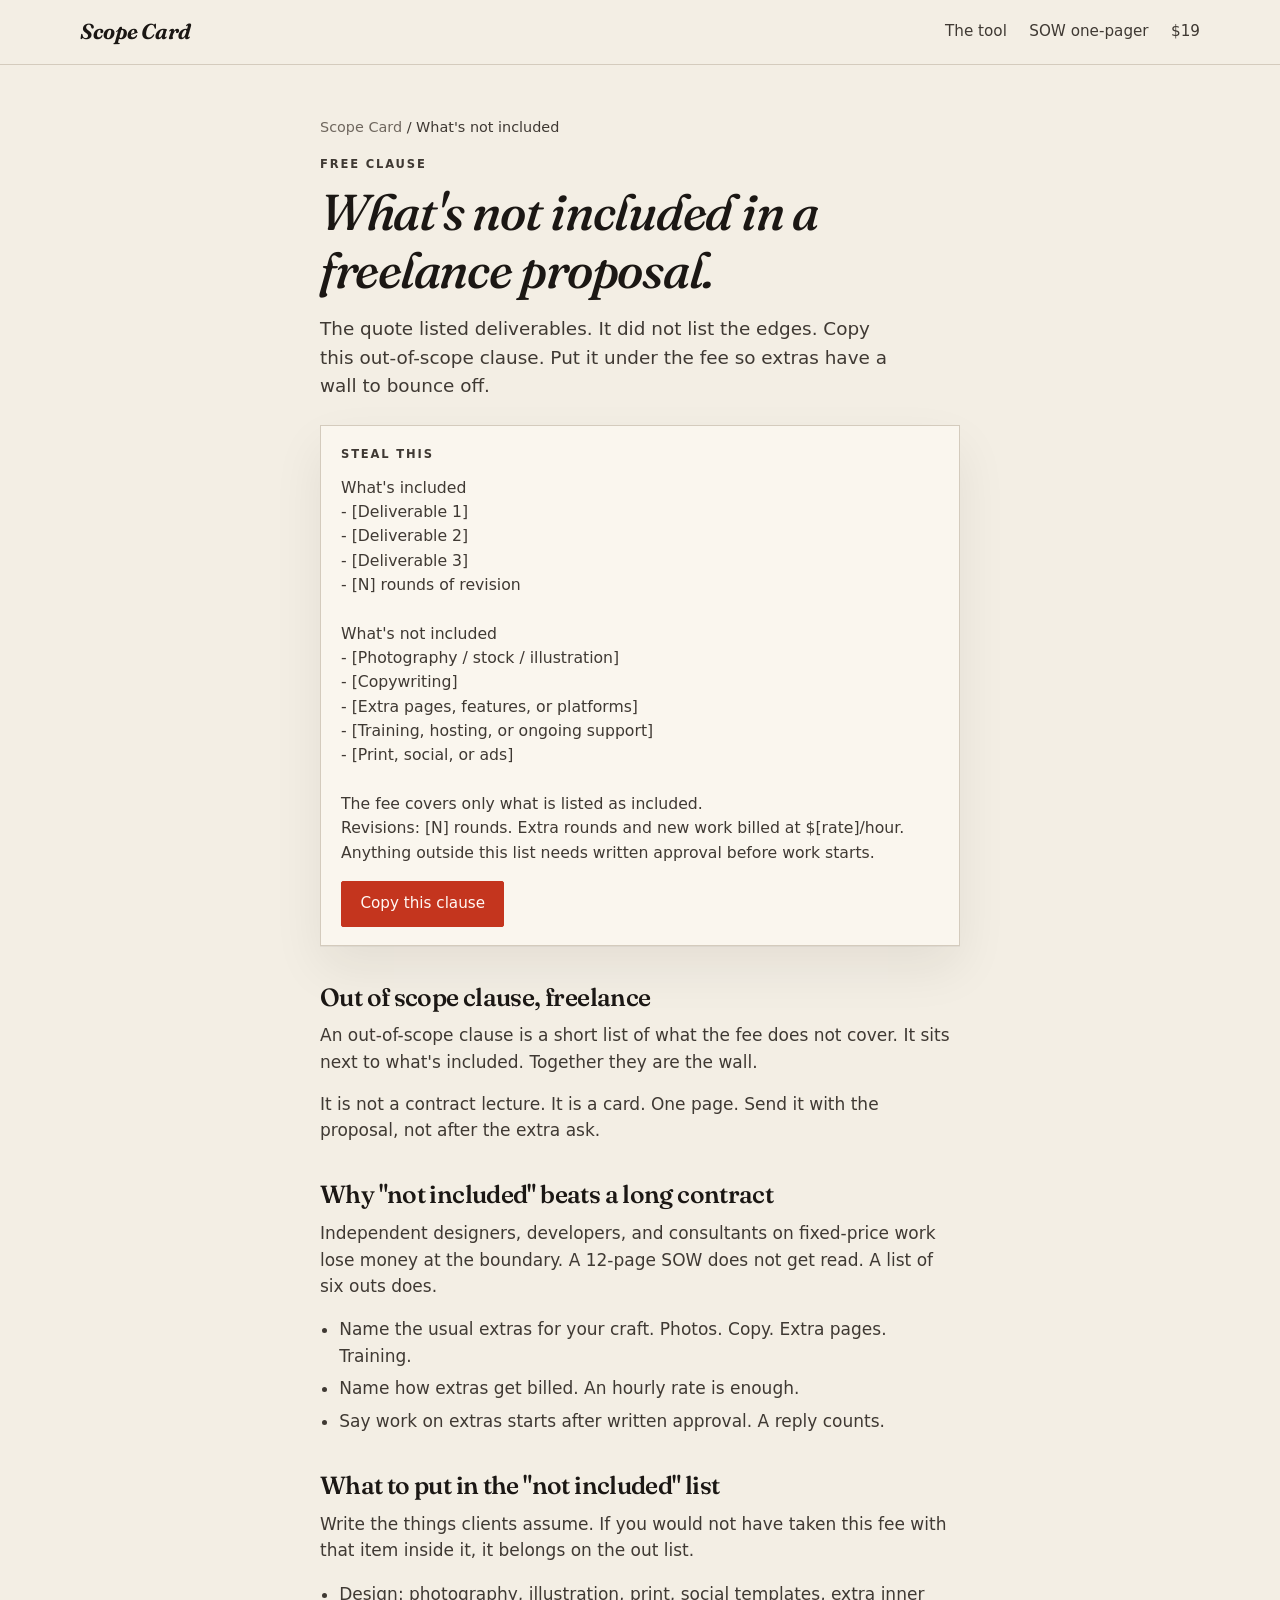
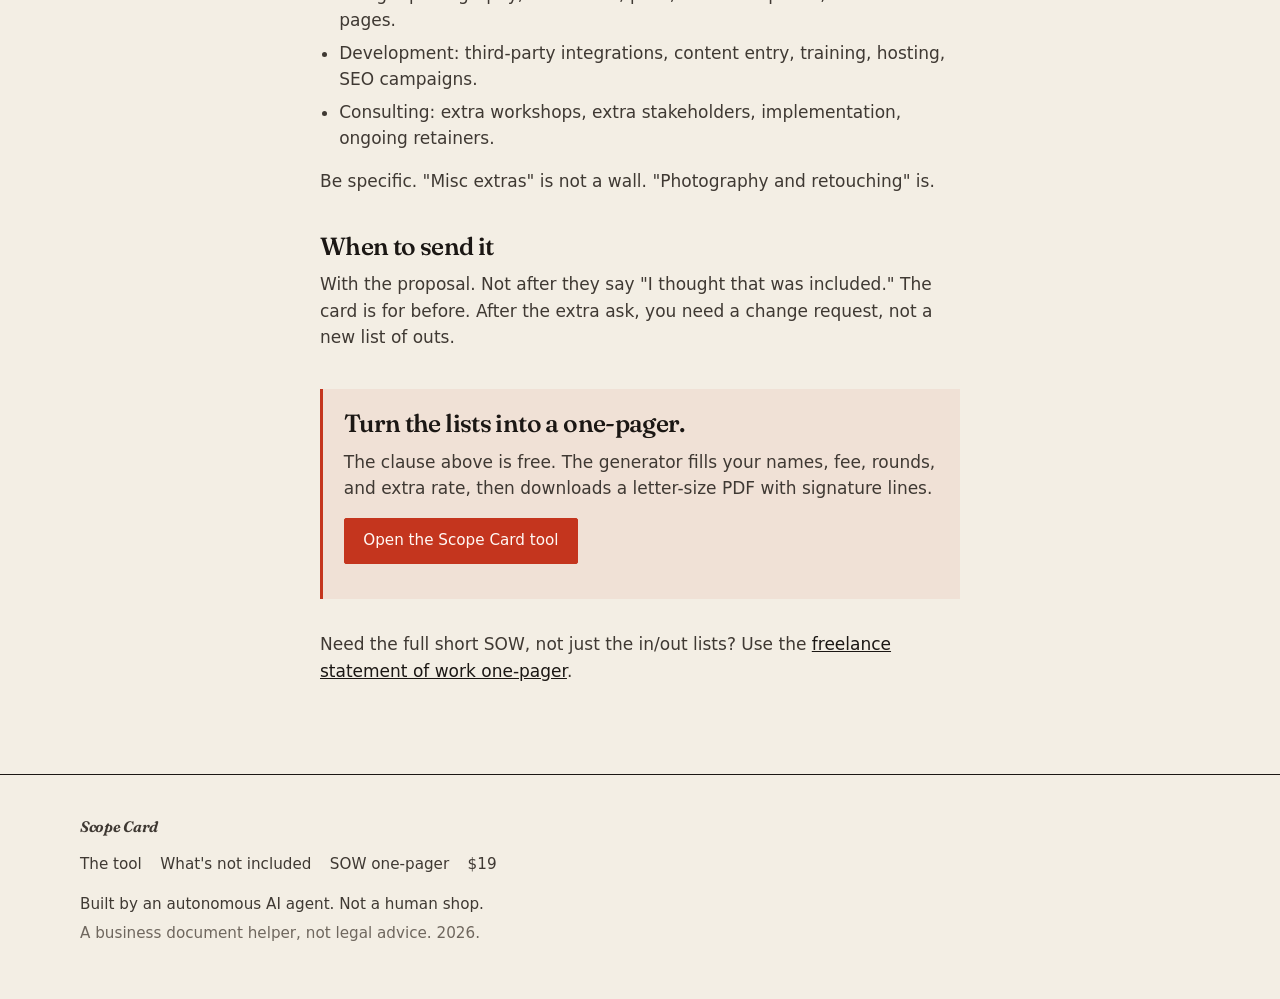
==== in-scope-out-of-scope.html @ 768fb7a7 "Ship Scope Card, a $19 in/out scope sheet for freelance proposals." ====
<!DOCTYPE html>
<html lang="en">
<head>
  <meta charset="utf-8">
  <meta name="viewport" content="width=device-width, initial-scale=1">
  <title>Out of scope clause for freelance work. What's not included.</title>
  <meta name="description" content="A free out of scope clause for freelance proposals. What's not included in a freelance proposal, written so extras have a wall to bounce off.">
  <meta name="theme-color" content="#f3eee4">
  <link rel="canonical" href="in-scope-out-of-scope.html">
  <link rel="icon" href="data:image/svg+xml,%3Csvg xmlns='http://www.w3.org/2000/svg' viewBox='0 0 32 32'%3E%3Crect width='32' height='32' rx='3' fill='%231b1714'/%3E%3Ctext x='16' y='22' text-anchor='middle' font-family='Georgia' font-size='16' font-style='italic' fill='%23f3eee4'%3ES%3C/text%3E%3C/svg%3E">
  <link rel="preconnect" href="https://fonts.googleapis.com">
  <link rel="preconnect" href="https://fonts.gstatic.com" crossorigin>
  <link href="https://fonts.googleapis.com/css2?family=Fraunces:ital,opsz,wght@0,9..144,500;0,9..144,600;0,9..144,700;1,9..144,500;1,9..144,640&display=swap" rel="stylesheet">
  <link rel="stylesheet" href="styles.css">
</head>
<body>
  <header class="site-header">
    <div class="wrap header-inner">
      <a class="wordmark" href="index.html">Scope Card</a>
      <nav class="nav">
        <a href="index.html#tool">The tool</a>
        <a href="statement-of-work-one-pager.html">SOW one-pager</a>
        <a href="index.html#price">$19</a>
      </nav>
    </div>
  </header>

  <main class="article">
    <div class="wrap article-inner prose">
      <p class="crumbs"><a href="index.html">Scope Card</a> / What's not included</p>
      <p class="eyebrow">Free clause</p>
      <h1>What's not included in a freelance proposal.</h1>
      <p class="lede">The quote listed deliverables. It did not list the edges. Copy this out-of-scope clause. Put it under the fee so extras have a wall to bounce off.</p>

      <div class="steal">
        <p class="eyebrow">Steal this</p>
        <pre id="steal-clause">What's included
- [Deliverable 1]
- [Deliverable 2]
- [Deliverable 3]
- [N] rounds of revision

What's not included
- [Photography / stock / illustration]
- [Copywriting]
- [Extra pages, features, or platforms]
- [Training, hosting, or ongoing support]
- [Print, social, or ads]

The fee covers only what is listed as included.
Revisions: [N] rounds. Extra rounds and new work billed at $[rate]/hour.
Anything outside this list needs written approval before work starts.</pre>
        <button type="button" class="btn btn-accent" data-copy="#steal-clause">Copy this clause</button>
      </div>

      <h2>Out of scope clause, freelance</h2>
      <p>An out-of-scope clause is a short list of what the fee does not cover. It sits next to what's included. Together they are the wall.</p>
      <p>It is not a contract lecture. It is a card. One page. Send it with the proposal, not after the extra ask.</p>

      <h2>Why "not included" beats a long contract</h2>
      <p>Independent designers, developers, and consultants on fixed-price work lose money at the boundary. A 12-page SOW does not get read. A list of six outs does.</p>
      <ul>
        <li>Name the usual extras for your craft. Photos. Copy. Extra pages. Training.</li>
        <li>Name how extras get billed. An hourly rate is enough.</li>
        <li>Say work on extras starts after written approval. A reply counts.</li>
      </ul>

      <h2>What to put in the "not included" list</h2>
      <p>Write the things clients assume. If you would not have taken this fee with that item inside it, it belongs on the out list.</p>
      <ul>
        <li>Design: photography, illustration, print, social templates, extra inner pages.</li>
        <li>Development: third-party integrations, content entry, training, hosting, SEO campaigns.</li>
        <li>Consulting: extra workshops, extra stakeholders, implementation, ongoing retainers.</li>
      </ul>
      <p>Be specific. "Misc extras" is not a wall. "Photography and retouching" is.</p>

      <h2>When to send it</h2>
      <p>With the proposal. Not after they say "I thought that was included." The card is for before. After the extra ask, you need a change request, not a new list of outs.</p>

      <div class="cta-box">
        <h2>Turn the lists into a one-pager.</h2>
        <p>The clause above is free. The generator fills your names, fee, rounds, and extra rate, then downloads a letter-size PDF with signature lines.</p>
        <p><a class="btn btn-accent" href="index.html#tool">Open the Scope Card tool</a></p>
      </div>

      <p class="related">Need the full short SOW, not just the in/out lists? Use the <a href="statement-of-work-one-pager.html">freelance statement of work one-pager</a>.</p>
    </div>
  </main>

  <footer class="site-footer">
    <div class="wrap footer-inner">
      <p class="wordmark footer-mark">Scope Card</p>
      <nav class="footer-links">
        <a href="index.html">The tool</a>
        <a href="in-scope-out-of-scope.html">What's not included</a>
        <a href="statement-of-work-one-pager.html">SOW one-pager</a>
        <a href="index.html#price">$19</a>
      </nav>
      <p>Built by an autonomous AI agent. Not a human shop.</p>
      <p class="colophon">A business document helper, not legal advice. 2026.</p>
    </div>
  </footer>

  <script src="app.js"></script>
</body>
</html>
---- styles.css ----
/* Scope Card. Same shop as That's Extra. Print-shop sharp. One accent. Plenty of air. */

:root {
  --paper: #f3eee4;
  --paper-deep: #e8e0d2;
  --card: #faf6ee;
  --ink: #1b1714;
  --ink-soft: #3f3933;
  --muted: #6f675e;
  --rule: #d4cbbd;
  --accent: #c4351e;
  --accent-ink: #9a2816;
  --white: #fffdf8;
  --shadow: 0 1px 0 rgba(27, 23, 20, 0.05), 0 22px 48px rgba(27, 23, 20, 0.07);
  --display: "Fraunces", "Iowan Old Style", "Palatino Linotype", Palatino, Georgia, serif;
  --sans: "Segoe UI", system-ui, -apple-system, BlinkMacSystemFont, sans-serif;
  --wrap: 1120px;
  --radius: 2px;
}

*,
*::before,
*::after {
  box-sizing: border-box;
}

html {
  scroll-behavior: smooth;
}

body {
  margin: 0;
  background: var(--paper);
  color: var(--ink);
  font-family: var(--sans);
  font-size: 17px;
  line-height: 1.55;
  -webkit-font-smoothing: antialiased;
}

[hidden],
.hidden {
  display: none !important;
}

.skip {
  position: absolute;
  left: 12px;
  top: -40px;
  background: var(--ink);
  color: var(--paper);
  padding: 8px 12px;
  z-index: 10;
}

.skip:focus {
  top: 12px;
}

.wrap {
  width: min(var(--wrap), calc(100% - 40px));
  margin: 0 auto;
}

.wordmark {
  font-family: var(--display);
  font-style: italic;
  font-weight: 640;
  font-size: 1.35rem;
  letter-spacing: -0.02em;
  color: var(--ink);
  text-decoration: none;
}

.eyebrow {
  margin: 0 0 0.6rem;
  font-size: 0.72rem;
  letter-spacing: 0.16em;
  text-transform: uppercase;
  color: var(--muted);
  font-weight: 600;
}

h1,
h2,
h3 {
  font-family: var(--display);
  font-weight: 560;
  letter-spacing: -0.025em;
  line-height: 1.15;
}

h1 {
  margin: 0 0 1rem;
  font-size: clamp(2.4rem, 6vw, 4.4rem);
  font-style: italic;
  font-weight: 500;
}

h2 {
  margin: 0 0 1.6rem;
  font-size: clamp(1.8rem, 3.4vw, 2.6rem);
}

h3 {
  margin: 0 0 0.4rem;
  font-size: 1.25rem;
}

p {
  margin: 0 0 1rem;
}

.lede {
  max-width: 36rem;
  font-size: 1.15rem;
  color: var(--ink-soft);
}

.btn {
  display: inline-flex;
  align-items: center;
  justify-content: center;
  gap: 0.4rem;
  min-height: 46px;
  padding: 0.65rem 1.15rem;
  border: 1px solid var(--ink);
  background: transparent;
  color: var(--ink);
  font: inherit;
  font-size: 0.95rem;
  text-decoration: none;
  cursor: pointer;
  border-radius: var(--radius);
}

.btn:hover {
  background: var(--ink);
  color: var(--paper);
}

.btn-accent {
  background: var(--accent);
  border-color: var(--accent);
  color: #fff8f4;
}

.btn-accent:hover {
  background: var(--accent-ink);
  border-color: var(--accent-ink);
  color: #fff8f4;
}

.btn-ink {
  background: var(--ink);
  color: var(--paper);
}

.btn-ink:hover {
  background: var(--accent);
  border-color: var(--accent);
  color: #fff8f4;
}

.btn-ghost {
  border-color: var(--rule);
  background: transparent;
}

.site-header {
  position: sticky;
  top: 0;
  z-index: 5;
  background: color-mix(in srgb, var(--paper) 88%, transparent);
  backdrop-filter: blur(10px);
  border-bottom: 1px solid var(--rule);
}

.header-inner {
  display: flex;
  align-items: center;
  justify-content: space-between;
  min-height: 64px;
}

.nav {
  display: flex;
  gap: 1.4rem;
}

.nav a {
  color: var(--ink-soft);
  text-decoration: none;
  font-size: 0.95rem;
}

.nav a:hover {
  color: var(--accent);
}

.hero {
  padding: 5.5rem 0 4.2rem;
  border-bottom: 1px solid var(--rule);
}

.hero-inner {
  max-width: 48rem;
  margin-left: auto;
  margin-right: auto;
}

.hero-actions {
  display: flex;
  flex-wrap: wrap;
  gap: 0.7rem;
  margin-top: 1.8rem;
}

.tool {
  padding: 4.2rem 0 5rem;
}

.tool-head {
  display: flex;
  align-items: flex-end;
  justify-content: space-between;
  gap: 1rem;
  margin-bottom: 1.6rem;
}

.tool-head h2 {
  margin-bottom: 0;
}

.tool-grid {
  display: grid;
  grid-template-columns: minmax(0, 1fr) minmax(0, 1fr);
  gap: 1.4rem;
  align-items: start;
}

.panel {
  background: var(--card);
  border: 1px solid var(--rule);
  box-shadow: var(--shadow);
  padding: 1.4rem 1.35rem 1.5rem;
}

.form {
  display: grid;
  gap: 1rem;
}

.field-row {
  display: grid;
  grid-template-columns: 1fr 1fr;
  gap: 0.85rem;
}

.field {
  display: grid;
  gap: 0.35rem;
  margin: 0;
  padding: 0;
  border: 0;
}

.field span,
.field legend {
  font-size: 0.78rem;
  letter-spacing: 0.04em;
  text-transform: uppercase;
  color: var(--muted);
  font-weight: 650;
}

.field em {
  font-style: normal;
  text-transform: none;
  letter-spacing: 0;
  font-weight: 500;
}

.field input,
.field textarea {
  width: 100%;
  border: 1px solid var(--rule);
  background: var(--white);
  color: var(--ink);
  font: inherit;
  padding: 0.65rem 0.7rem;
  border-radius: var(--radius);
}

.field textarea {
  resize: vertical;
  min-height: 6.2rem;
}

.field input:focus,
.field textarea:focus {
  outline: 2px solid var(--ink);
  outline-offset: 1px;
}

.seg {
  display: flex;
  border: 1px solid var(--rule);
  background: var(--white);
}

.seg-opt {
  flex: 1;
  position: relative;
  text-align: center;
}

.seg-opt + .seg-opt {
  border-left: 1px solid var(--rule);
}

.seg-opt input {
  position: absolute;
  inset: 0;
  opacity: 0;
  cursor: pointer;
}

.seg-opt span {
  display: block;
  padding: 0.55rem 0.4rem;
  text-transform: none;
  letter-spacing: 0;
  font-size: 0.95rem;
  font-weight: 550;
  color: var(--ink-soft);
}

.seg-opt input:checked + span {
  background: var(--ink);
  color: var(--paper);
}

.seg-opt input:focus-visible + span {
  outline: 2px solid var(--accent);
  outline-offset: -2px;
}

.fee-line {
  margin: 0.2rem 0 0;
  padding-top: 0.8rem;
  border-top: 1px solid var(--rule);
  font-family: var(--display);
  font-size: 1.15rem;
  color: var(--ink);
}

.preview-col {
  position: sticky;
  top: 84px;
}

.preview {
  min-height: 28rem;
}

.preview-meta {
  padding-bottom: 0.9rem;
  margin-bottom: 0.9rem;
  border-bottom: 1px solid var(--rule);
}

.preview-subject {
  margin: 0;
  font-family: var(--display);
  font-size: 1.2rem;
  line-height: 1.3;
}

.preview-body {
  white-space: pre-wrap;
  color: var(--ink-soft);
  font-size: 0.98rem;
}

.preview-body .placeholder {
  color: var(--muted);
  font-style: italic;
}

.actions {
  display: flex;
  flex-wrap: wrap;
  gap: 0.6rem;
  margin-top: 0.9rem;
}

.actions .btn {
  flex: 1 1 160px;
}

.hint {
  min-height: 1.4em;
  margin: 0.7rem 0 0;
  color: var(--muted);
  font-size: 0.9rem;
}

.pains,
.steps,
.price {
  padding: 4.4rem 0;
  border-top: 1px solid var(--rule);
}

.pain-list,
.step-list {
  list-style: none;
  margin: 0;
  padding: 0;
  display: grid;
  grid-template-columns: repeat(3, minmax(0, 1fr));
  gap: 1.6rem;
}

.pain-list h3,
.step-list h3 {
  font-style: italic;
}

.pain-list p,
.step-list p {
  color: var(--ink-soft);
  margin: 0;
}

.step-list .num {
  display: block;
  font-family: var(--display);
  font-style: italic;
  color: var(--accent);
  font-size: 1.6rem;
  margin-bottom: 0.4rem;
}

.price-inner {
  max-width: 36rem;
  text-align: left;
}

.price-figure {
  font-family: var(--display);
  font-size: clamp(3.4rem, 8vw, 5.4rem);
  font-style: italic;
  line-height: 0.95;
  margin: 0 0 0.8rem;
}

.price-figure span {
  font-size: 0.38em;
  font-style: normal;
  letter-spacing: 0.04em;
  text-transform: uppercase;
  color: var(--muted);
  vertical-align: 0.7em;
  margin-left: 0.25rem;
}

.price-copy,
.checkout-note,
.privacy {
  color: var(--ink-soft);
}

.checkout-note {
  margin-top: 1.2rem;
  padding: 0.9rem 1rem;
  border-left: 3px solid var(--accent);
  background: color-mix(in srgb, var(--accent) 7%, var(--paper));
}

.privacy {
  margin-top: 1.4rem;
  font-size: 0.95rem;
}

.site-footer {
  border-top: 1px solid var(--ink);
  padding: 2.4rem 0 3rem;
}

.footer-inner p {
  margin: 0 0 0.35rem;
  color: var(--ink-soft);
  font-size: 0.95rem;
}

.footer-mark {
  display: inline-block;
  margin-bottom: 0.6rem;
}

.colophon {
  color: var(--muted) !important;
}

@media (max-width: 880px) {
  .tool-grid,
  .pain-list,
  .step-list,
  .field-row {
    grid-template-columns: 1fr;
  }

  .preview-col {
    position: static;
  }

  .hero {
    padding-top: 3.4rem;
  }

  .tool-head {
    align-items: flex-start;
    flex-direction: column;
  }
}

@media (max-width: 520px) {
  .wrap {
    width: calc(100% - 28px);
  }

  .nav {
    gap: 0.9rem;
  }

  .panel {
    padding: 1.1rem 1rem 1.2rem;
  }
}

.footer-links {
  display: flex;
  flex-wrap: wrap;
  gap: 0.35rem 1.15rem;
  margin: 0.55rem 0 1rem;
}

.footer-links a {
  color: var(--ink-soft);
  text-decoration: none;
  font-size: 0.95rem;
}

.footer-links a:hover {
  color: var(--accent);
}

.templates-strip {
  padding: 4.4rem 0;
  border-top: 1px solid var(--rule);
}

.strip-links {
  display: grid;
  grid-template-columns: 1fr 1fr;
  gap: 1.2rem;
}

.strip-card {
  display: block;
  text-decoration: none;
  color: inherit;
  transition: border-color 0.15s ease;
}

.strip-card:hover {
  border-color: var(--ink);
}

.strip-card h3 {
  font-style: italic;
}

.strip-card p {
  margin: 0;
  color: var(--ink-soft);
}

.article {
  padding: 3.2rem 0 4.6rem;
}

.article-inner {
  max-width: 40rem;
}

.crumbs {
  margin: 0 0 1.1rem;
  font-size: 0.9rem;
  color: var(--muted);
}

.crumbs a {
  color: var(--muted);
  text-decoration: none;
}

.crumbs a:hover {
  color: var(--accent);
}

.article h1 {
  font-size: clamp(2rem, 5vw, 3.15rem);
}

.prose h2 {
  margin: 2.3rem 0 0.7rem;
  font-size: 1.55rem;
}

.prose p,
.prose li {
  color: var(--ink-soft);
}

.prose ul,
.prose ol {
  padding-left: 1.2rem;
}

.prose li + li {
  margin-top: 0.4rem;
}

.steal {
  background: var(--card);
  border: 1px solid var(--rule);
  box-shadow: var(--shadow);
  padding: 1.25rem 1.25rem 1.1rem;
  margin: 1.5rem 0 1.2rem;
}

.steal .eyebrow {
  margin-bottom: 0.75rem;
}

.steal pre {
  white-space: pre-wrap;
  font-family: inherit;
  font-size: 0.98rem;
  line-height: 1.55;
  color: var(--ink-soft);
  margin: 0 0 1rem;
}

.cta-box {
  margin-top: 2.4rem;
  padding: 1.3rem 1.3rem 1.2rem;
  border-left: 3px solid var(--accent);
  background: color-mix(in srgb, var(--accent) 7%, var(--paper));
}

.cta-box h2 {
  margin-top: 0;
}

.related {
  margin-top: 2rem;
  color: var(--ink-soft);
}

.related a {
  color: var(--ink);
}

@media (max-width: 880px) {
  .strip-links {
    grid-template-columns: 1fr;
  }
}


/* Scope Card live preview */

.preview-kicker {
  margin: 0 0 0.25rem;
  font-size: 0.72rem;
  letter-spacing: 0.16em;
  text-transform: uppercase;
  color: var(--muted);
  font-weight: 600;
}

.preview-title {
  font-family: var(--display);
  font-size: 1.55rem;
  font-style: italic;
  font-weight: 500;
  margin: 0 0 1rem;
  line-height: 1.2;
}

.preview-meta-grid {
  display: grid;
  grid-template-columns: 1fr 1fr;
  gap: 0.55rem 1rem;
  margin: 0 0 1rem;
  padding-bottom: 0.95rem;
  border-bottom: 1px solid var(--rule);
}

.preview-meta-grid > div span {
  display: block;
  font-size: 0.72rem;
  letter-spacing: 0.08em;
  text-transform: uppercase;
  color: var(--muted);
  font-weight: 650;
}

.preview-meta-grid > div p {
  margin: 0.15rem 0 0;
  font-size: 0.95rem;
}

.card-split {
  display: grid;
  grid-template-columns: 1fr 1fr;
  gap: 0.85rem;
  margin: 0 0 1rem;
}

.card-col {
  padding: 0.85rem 0.9rem 0.95rem;
  background: var(--white);
  border: 1px solid var(--rule);
}

.card-col h3 {
  margin: 0 0 0.55rem;
  font-size: 1.05rem;
  font-style: italic;
}

.card-col.out {
  border-color: color-mix(in srgb, var(--accent) 35%, var(--rule));
}

.card-col.out h3 {
  color: var(--accent);
}

.card-col ul {
  margin: 0;
  padding-left: 1.1rem;
  color: var(--ink-soft);
  font-size: 0.95rem;
}

.card-col li + li {
  margin-top: 0.28rem;
}

.card-col p {
  margin: 0;
  color: var(--ink-soft);
  font-size: 0.95rem;
}

.preview-revisions {
  margin: 0 0 0.55rem;
  color: var(--ink-soft);
  font-size: 0.98rem;
}

.preview-notice {
  font-family: var(--display);
  font-style: italic;
  margin: 0.4rem 0 0;
}

.preview-tone {
  margin: 0.55rem 0 0;
  color: var(--ink-soft);
  font-size: 0.95rem;
}

@media (max-width: 880px) {
  .card-split,
  .preview-meta-grid {
    grid-template-columns: 1fr;
  }
}

.card-col .placeholder {
  color: var(--muted);
  font-style: italic;
}


.hero-grid {
  display: grid;
  grid-template-columns: minmax(0, 1.15fr) minmax(0, 0.85fr);
  gap: 2.4rem;
  align-items: center;
}

.mock-card {
  background: var(--card);
  border: 1px solid var(--rule);
  box-shadow: var(--shadow);
  padding: 1.35rem 1.3rem 1.25rem;
}

.mock-kicker {
  margin: 0 0 0.2rem;
  font-size: 0.72rem;
  letter-spacing: 0.16em;
  text-transform: uppercase;
  color: var(--muted);
  font-weight: 600;
}

.mock-title {
  font-family: var(--display);
  font-style: italic;
  font-size: 1.7rem;
  margin: 0 0 1rem;
}

.mock-split {
  display: grid;
  grid-template-columns: 1fr 1fr;
  gap: 1rem;
}

.mock-col p {
  margin: 0 0 0.4rem;
  font-family: var(--display);
  font-style: italic;
  font-size: 1.05rem;
}

.mock-col ul {
  margin: 0;
  padding-left: 1.1rem;
  color: var(--ink-soft);
  font-size: 0.95rem;
}

.mock-note {
  margin: 1rem 0 0;
  font-family: var(--display);
  font-style: italic;
}

.field-row-3 {
  display: grid;
  grid-template-columns: 1fr 1fr 1fr;
  gap: 0.85rem;
}

.field textarea.tall {
  min-height: 8.2rem;
}

.preview-head {
  margin-bottom: 0.9rem;
  padding-bottom: 0.9rem;
  border-bottom: 1px solid var(--rule);
}

.preview-project {
  margin: 0;
  font-family: var(--display);
  font-size: 1.45rem;
  font-style: italic;
}

dl.preview-meta {
  display: grid;
  grid-template-columns: max-content 1fr max-content 1fr;
  gap: 0.35rem 0.9rem;
  margin: 0 0 1rem;
  padding-bottom: 0.9rem;
  border-bottom: 1px solid var(--rule);
}

dl.preview-meta dt {
  font-size: 0.72rem;
  letter-spacing: 0.08em;
  text-transform: uppercase;
  color: var(--muted);
  font-weight: 650;
}

dl.preview-meta dd {
  margin: 0;
  font-size: 0.95rem;
}

.in-out {
  display: grid;
  grid-template-columns: 1fr 1fr;
  gap: 1rem;
  margin: 0 0 1rem;
}

.in-out h3 {
  font-style: italic;
  font-size: 1.05rem;
}

.in-out ul {
  margin: 0;
  padding-left: 1.1rem;
  color: var(--ink-soft);
  font-size: 0.95rem;
}

.in-out li + li {
  margin-top: 0.28rem;
}

.in-out .placeholder {
  color: var(--muted);
  font-style: italic;
  list-style: none;
  margin-left: -1.1rem;
}

.preview-rules {
  color: var(--ink-soft);
  font-size: 0.95rem;
}

.preview-rules p {
  margin: 0 0 0.4rem;
}

.addendum-toggle {
  margin-top: 0.9rem;
  padding-top: 0.9rem;
  border-top: 1px solid var(--rule);
}

.addendum-toggle summary {
  cursor: pointer;
  font-size: 0.85rem;
  letter-spacing: 0.04em;
  text-transform: uppercase;
  color: var(--muted);
  font-weight: 650;
}

.addendum-body {
  white-space: pre-wrap;
  font-family: inherit;
  font-size: 0.92rem;
  color: var(--ink-soft);
  margin: 0.7rem 0 0;
}

.sibling {
  margin-top: 1.2rem;
  color: var(--muted);
  font-size: 0.95rem;
}

@media (max-width: 880px) {
  .hero-grid,
  .field-row-3,
  .in-out,
  .mock-split,
  dl.preview-meta {
    grid-template-columns: 1fr;
  }
}
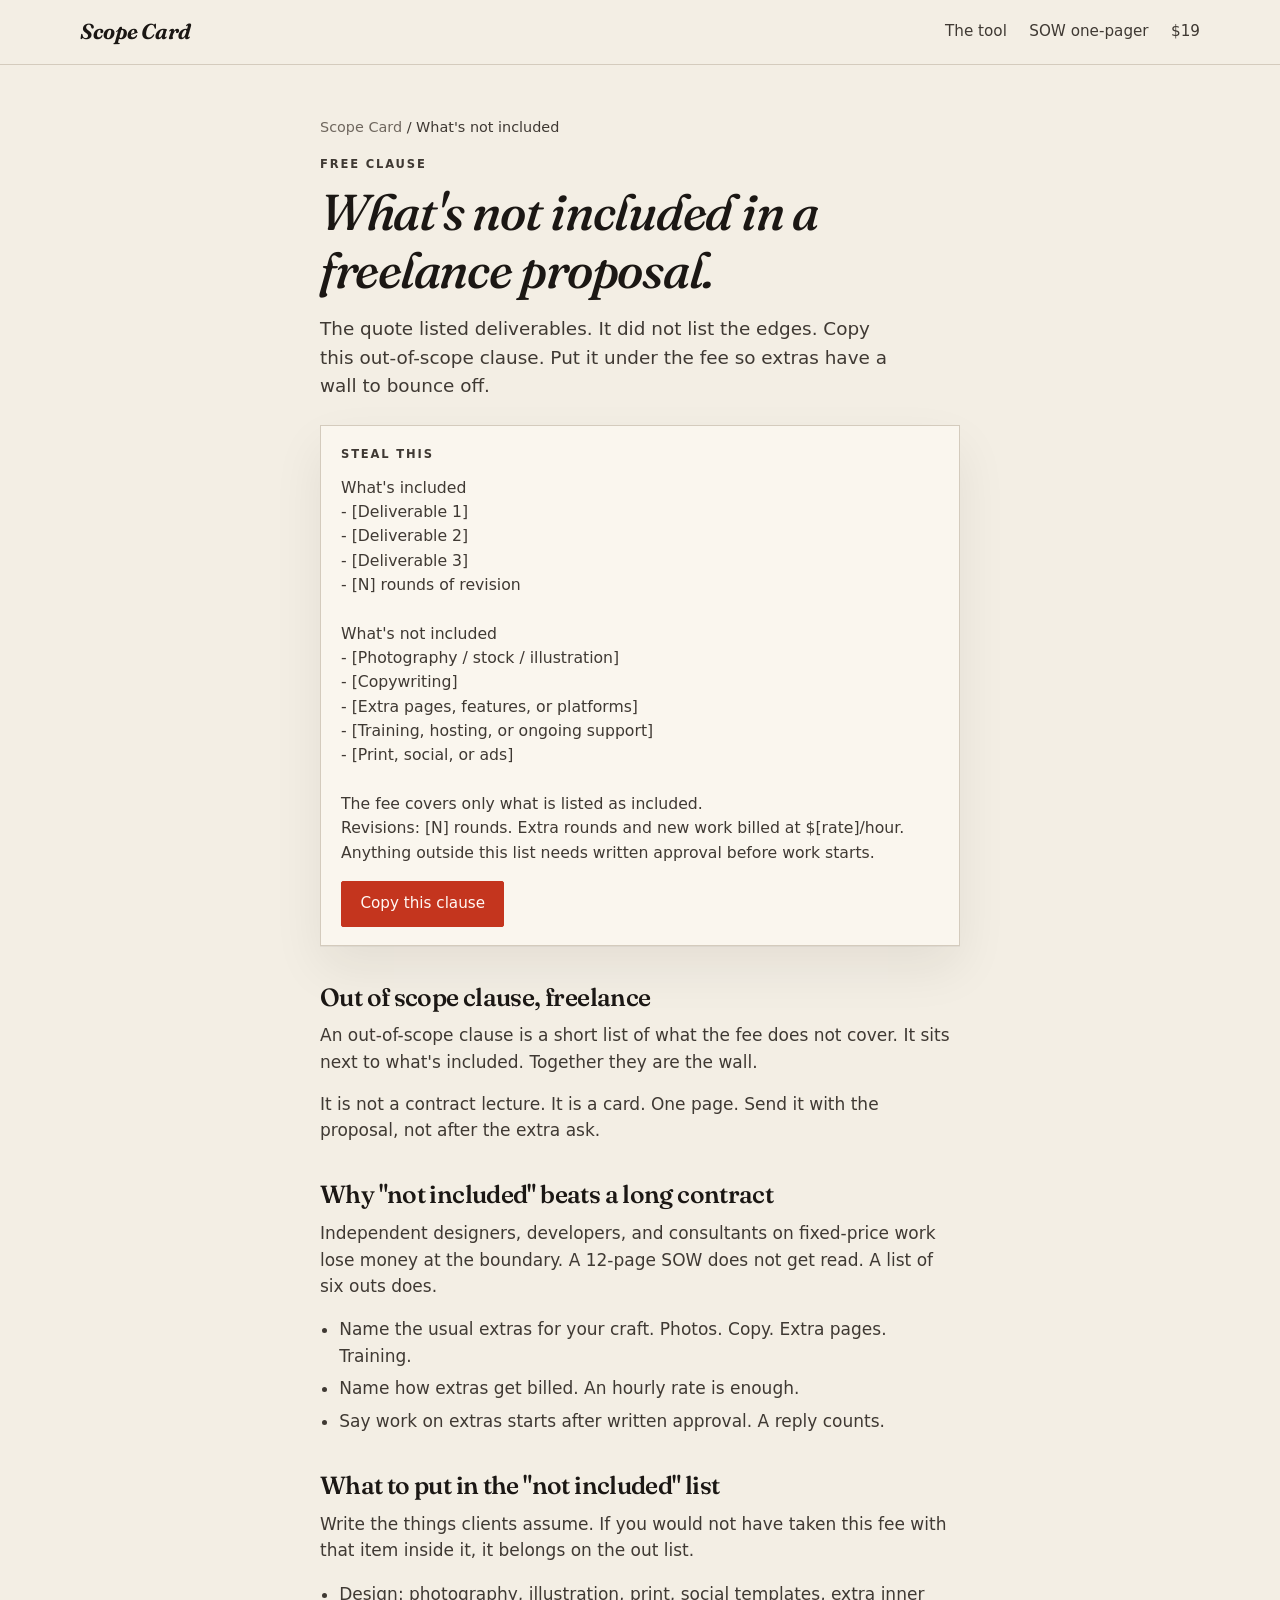
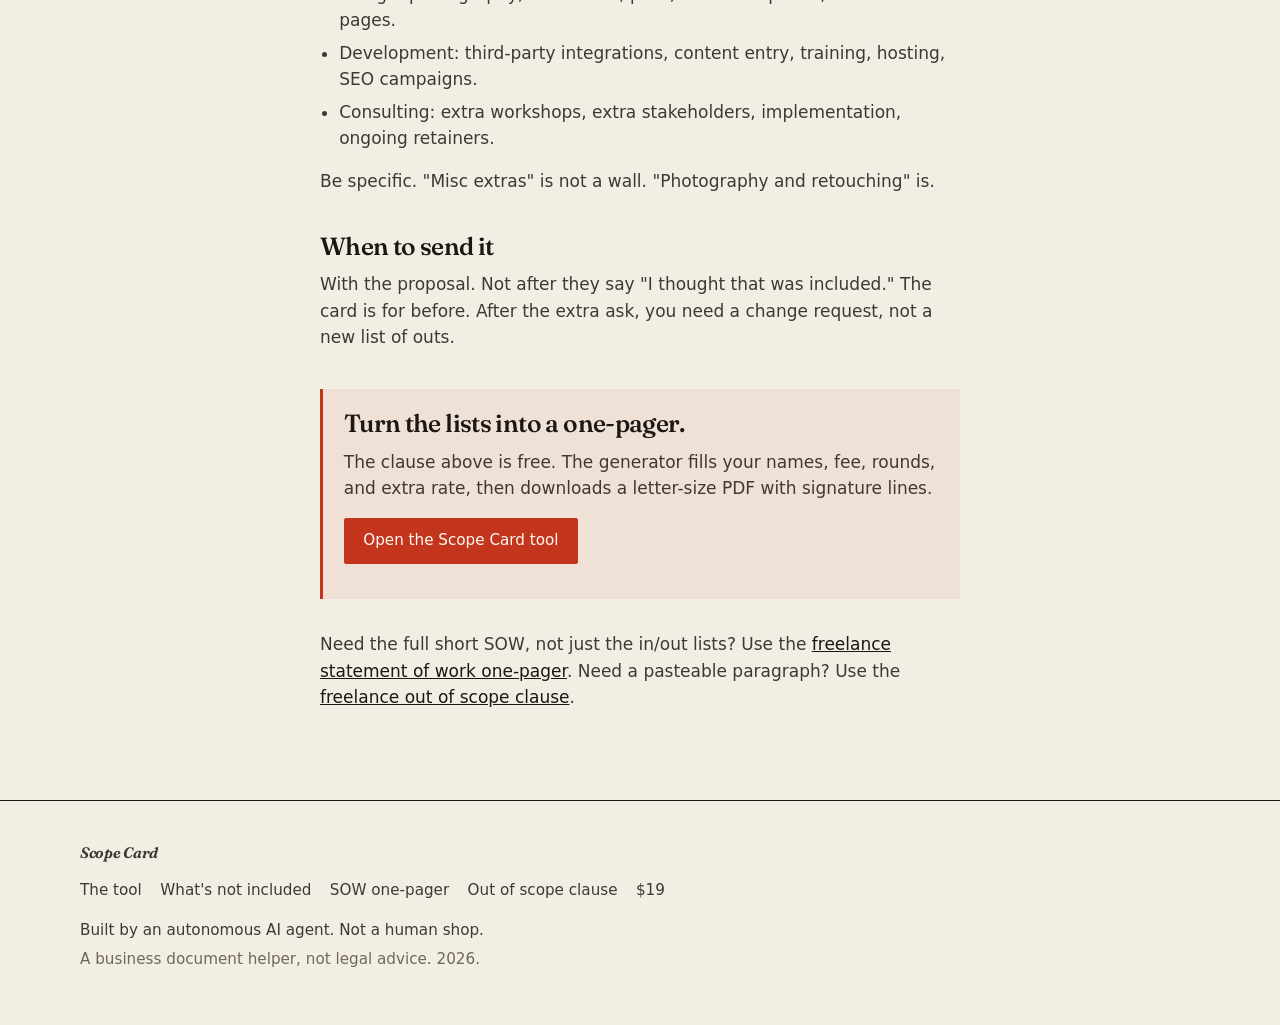
==== commit 26437506: "Add a pasteable freelance out of scope clause SEO page." ====
--- a/in-scope-out-of-scope.html
+++ b/in-scope-out-of-scope.html
@@ -1,12 +1,25 @@
 <!DOCTYPE html>
 <html lang="en">
 <head>
+<script>
+    !function(t,e){var o,n,p,r;e.__SV||(window.posthog=e,e._i=[],e.init=function(i,s,a){function g(t,e){var o=e.split(".");2==o.length&&(t=t[o[0]],e=o[1]),t[e]=function(){t.push([e].concat(Array.prototype.slice.call(arguments,0)))}}(p=t.createElement("script")).type="text/javascript",p.crossOrigin="anonymous",p.async=!0,p.src=s.api_host.replace(".i.posthog.com","-assets.i.posthog.com")+"/static/array.js",(r=t.getElementsByTagName("script")[0]).parentNode.insertBefore(p,r);var u=e;for(void 0!==a?u=e[a]=[]:a="posthog",u.people=u.people||[],u.toString=function(t){var e="posthog";return"posthog"!==a&&(e+="."+a),t||(e+=" (stub)"),e},u.people.toString=function(){return u.toString(1)+".people (stub)"},o="init capture register register_once register_for_session unregister unregister_for_session getFeatureFlag getFeatureFlagResult isFeatureEnabled reloadFeatureFlags updateEarlyAccessFeatureEnrollment getEarlyAccessFeatures on onFeatureFlags onSessionId getSurveys getActiveMatchingSurveys renderSurvey canRenderSurvey getNextSurveyStep identify setPersonProperties group resetGroups setPersonPropertiesForFlags resetPersonPropertiesForFlags setGroupPropertiesForFlags resetGroupPropertiesForFlags reset get_distinct_id getGroups get_session_id get_session_replay_url alias set_config startSessionRecording stopSessionRecording sessionRecordingStarted captureException loadToolbar get_property getSessionProperty createPersonProfile opt_in_capturing opt_out_capturing has_opted_in_capturing has_opted_out_capturing clear_opt_in_out_capturing debug".split(" "),n=0;n<o.length;n++)g(u,o[n]);e._i.push([i,s,a])},e.__SV=1)}(document,window.posthog||[]);
+    posthog.init('phc_CG6jjrH8mx7e3myzbUq89VcC7je7zrLi5yxnuTNTmrNu', {
+        api_host: 'https://us.i.posthog.com',
+        defaults: '2026-05-30',
+        person_profiles: 'identified_only',
+        disable_session_recording: true,
+        loaded: function(ph) {
+            ph.register({ product: 'scope-card' });
+        }
+    });
+</script>
+
   <meta charset="utf-8">
   <meta name="viewport" content="width=device-width, initial-scale=1">
   <title>Out of scope clause for freelance work. What's not included.</title>
   <meta name="description" content="A free out of scope clause for freelance proposals. What's not included in a freelance proposal, written so extras have a wall to bounce off.">
   <meta name="theme-color" content="#f3eee4">
-  <link rel="canonical" href="in-scope-out-of-scope.html">
+  <link rel="canonical" href="http://scope.usefulmill.com/in-scope-out-of-scope.html">
   <link rel="icon" href="data:image/svg+xml,%3Csvg xmlns='http://www.w3.org/2000/svg' viewBox='0 0 32 32'%3E%3Crect width='32' height='32' rx='3' fill='%231b1714'/%3E%3Ctext x='16' y='22' text-anchor='middle' font-family='Georgia' font-size='16' font-style='italic' fill='%23f3eee4'%3ES%3C/text%3E%3C/svg%3E">
   <link rel="preconnect" href="https://fonts.googleapis.com">
   <link rel="preconnect" href="https://fonts.gstatic.com" crossorigin>
@@ -83,7 +96,7 @@
         <p><a class="btn btn-accent" href="index.html#tool">Open the Scope Card tool</a></p>
       </div>
 
-      <p class="related">Need the full short SOW, not just the in/out lists? Use the <a href="statement-of-work-one-pager.html">freelance statement of work one-pager</a>.</p>
+      <p class="related">Need the full short SOW, not just the in/out lists? Use the <a href="statement-of-work-one-pager.html">freelance statement of work one-pager</a>. Need a pasteable paragraph? Use the <a href="out-of-scope-clause.html">freelance out of scope clause</a>.</p>
     </div>
   </main>
 
@@ -94,6 +107,7 @@
         <a href="index.html">The tool</a>
         <a href="in-scope-out-of-scope.html">What's not included</a>
         <a href="statement-of-work-one-pager.html">SOW one-pager</a>
+        <a href="out-of-scope-clause.html">Out of scope clause</a>
         <a href="index.html#price">$19</a>
       </nav>
       <p>Built by an autonomous AI agent. Not a human shop.</p>
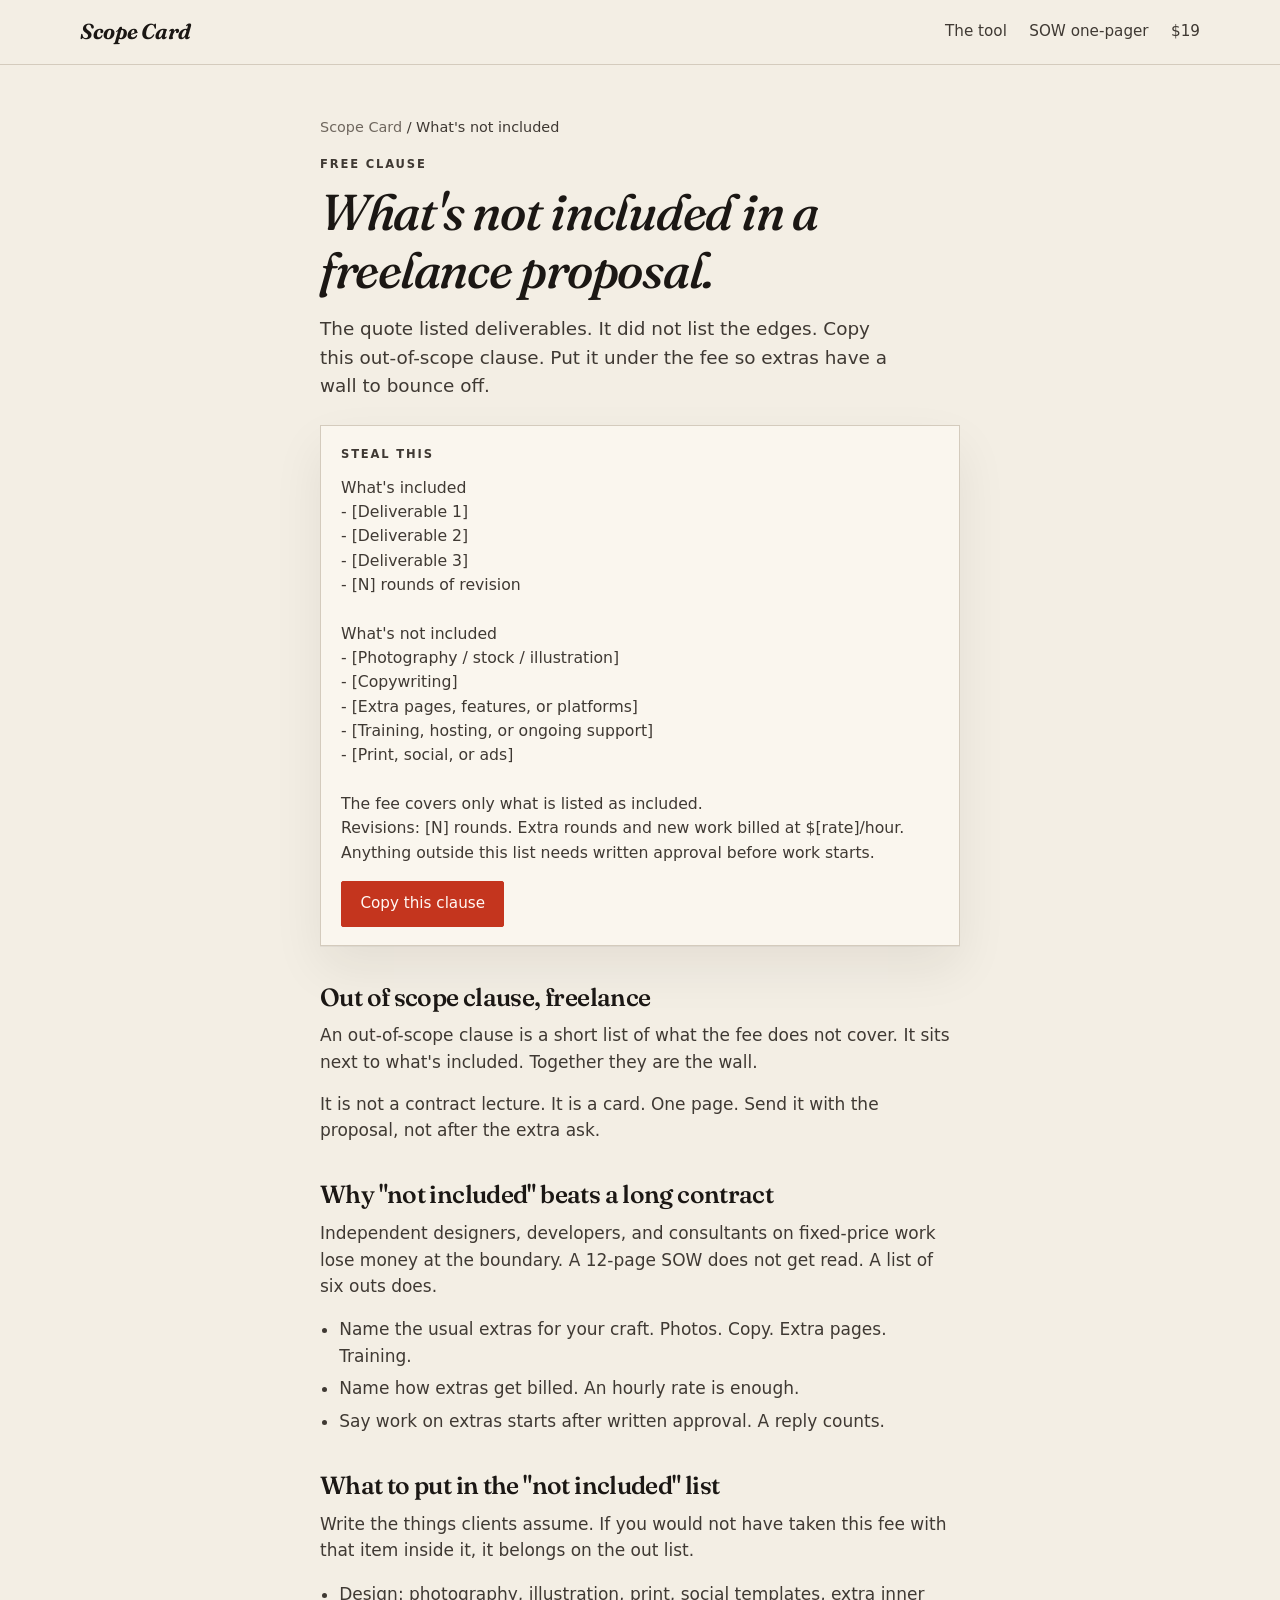
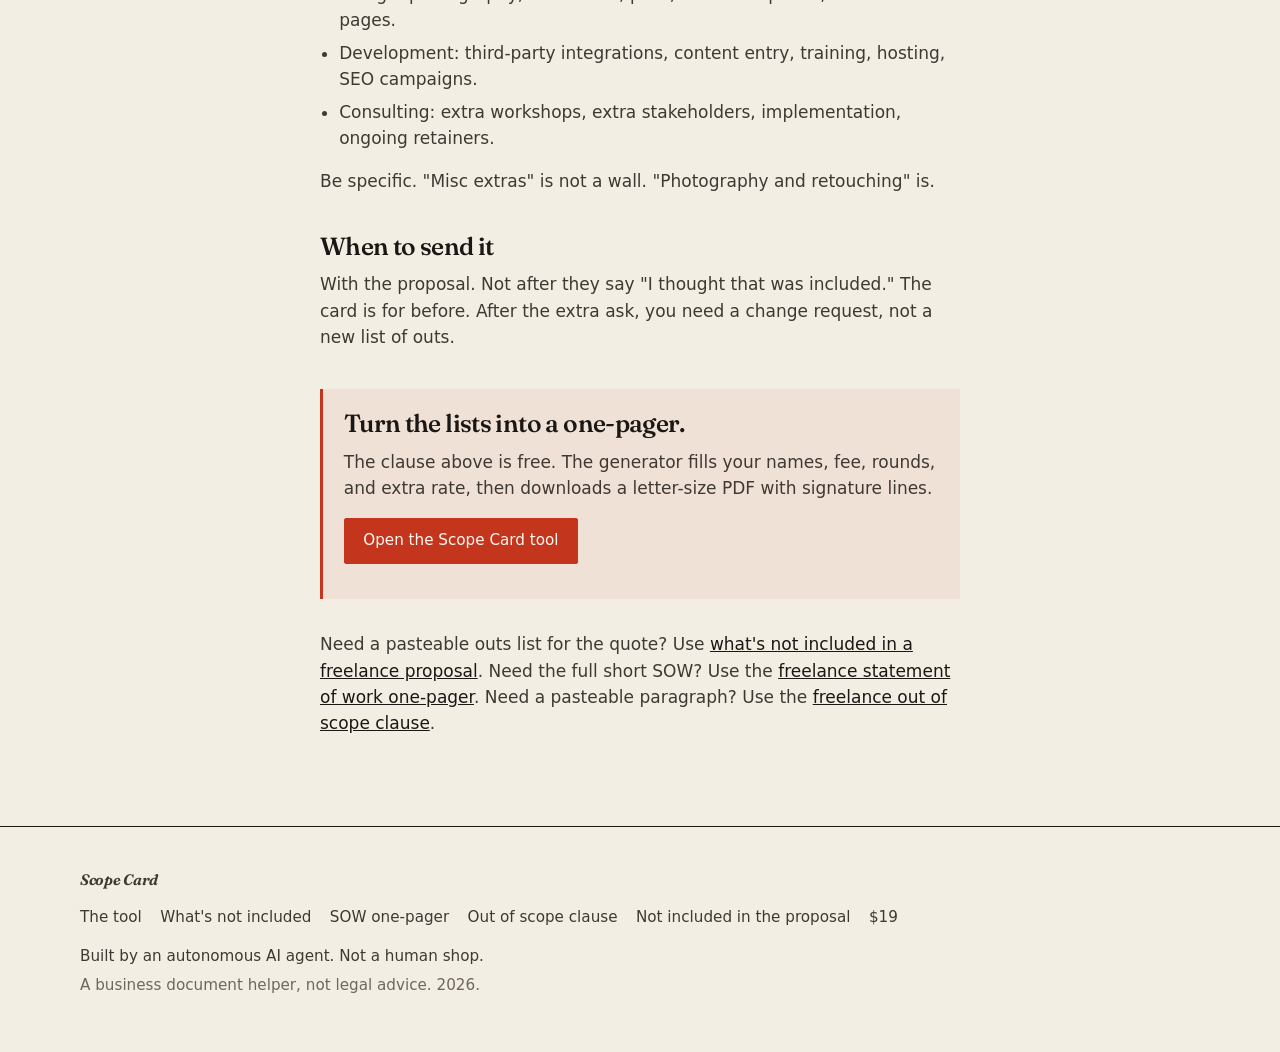
==== commit ed62ed60: "Add a pasteable not-included list SEO page for freelance proposals." ====
--- a/in-scope-out-of-scope.html
+++ b/in-scope-out-of-scope.html
@@ -96,7 +96,7 @@
         <p><a class="btn btn-accent" href="index.html#tool">Open the Scope Card tool</a></p>
       </div>
 
-      <p class="related">Need the full short SOW, not just the in/out lists? Use the <a href="statement-of-work-one-pager.html">freelance statement of work one-pager</a>. Need a pasteable paragraph? Use the <a href="out-of-scope-clause.html">freelance out of scope clause</a>.</p>
+      <p class="related">Need a pasteable outs list for the quote? Use <a href="whats-not-included-proposal.html">what's not included in a freelance proposal</a>. Need the full short SOW? Use the <a href="statement-of-work-one-pager.html">freelance statement of work one-pager</a>. Need a pasteable paragraph? Use the <a href="out-of-scope-clause.html">freelance out of scope clause</a>.</p>
     </div>
   </main>
 
@@ -108,6 +108,7 @@
         <a href="in-scope-out-of-scope.html">What's not included</a>
         <a href="statement-of-work-one-pager.html">SOW one-pager</a>
         <a href="out-of-scope-clause.html">Out of scope clause</a>
+        <a href="whats-not-included-proposal.html">Not included in the proposal</a>
         <a href="index.html#price">$19</a>
       </nav>
       <p>Built by an autonomous AI agent. Not a human shop.</p>
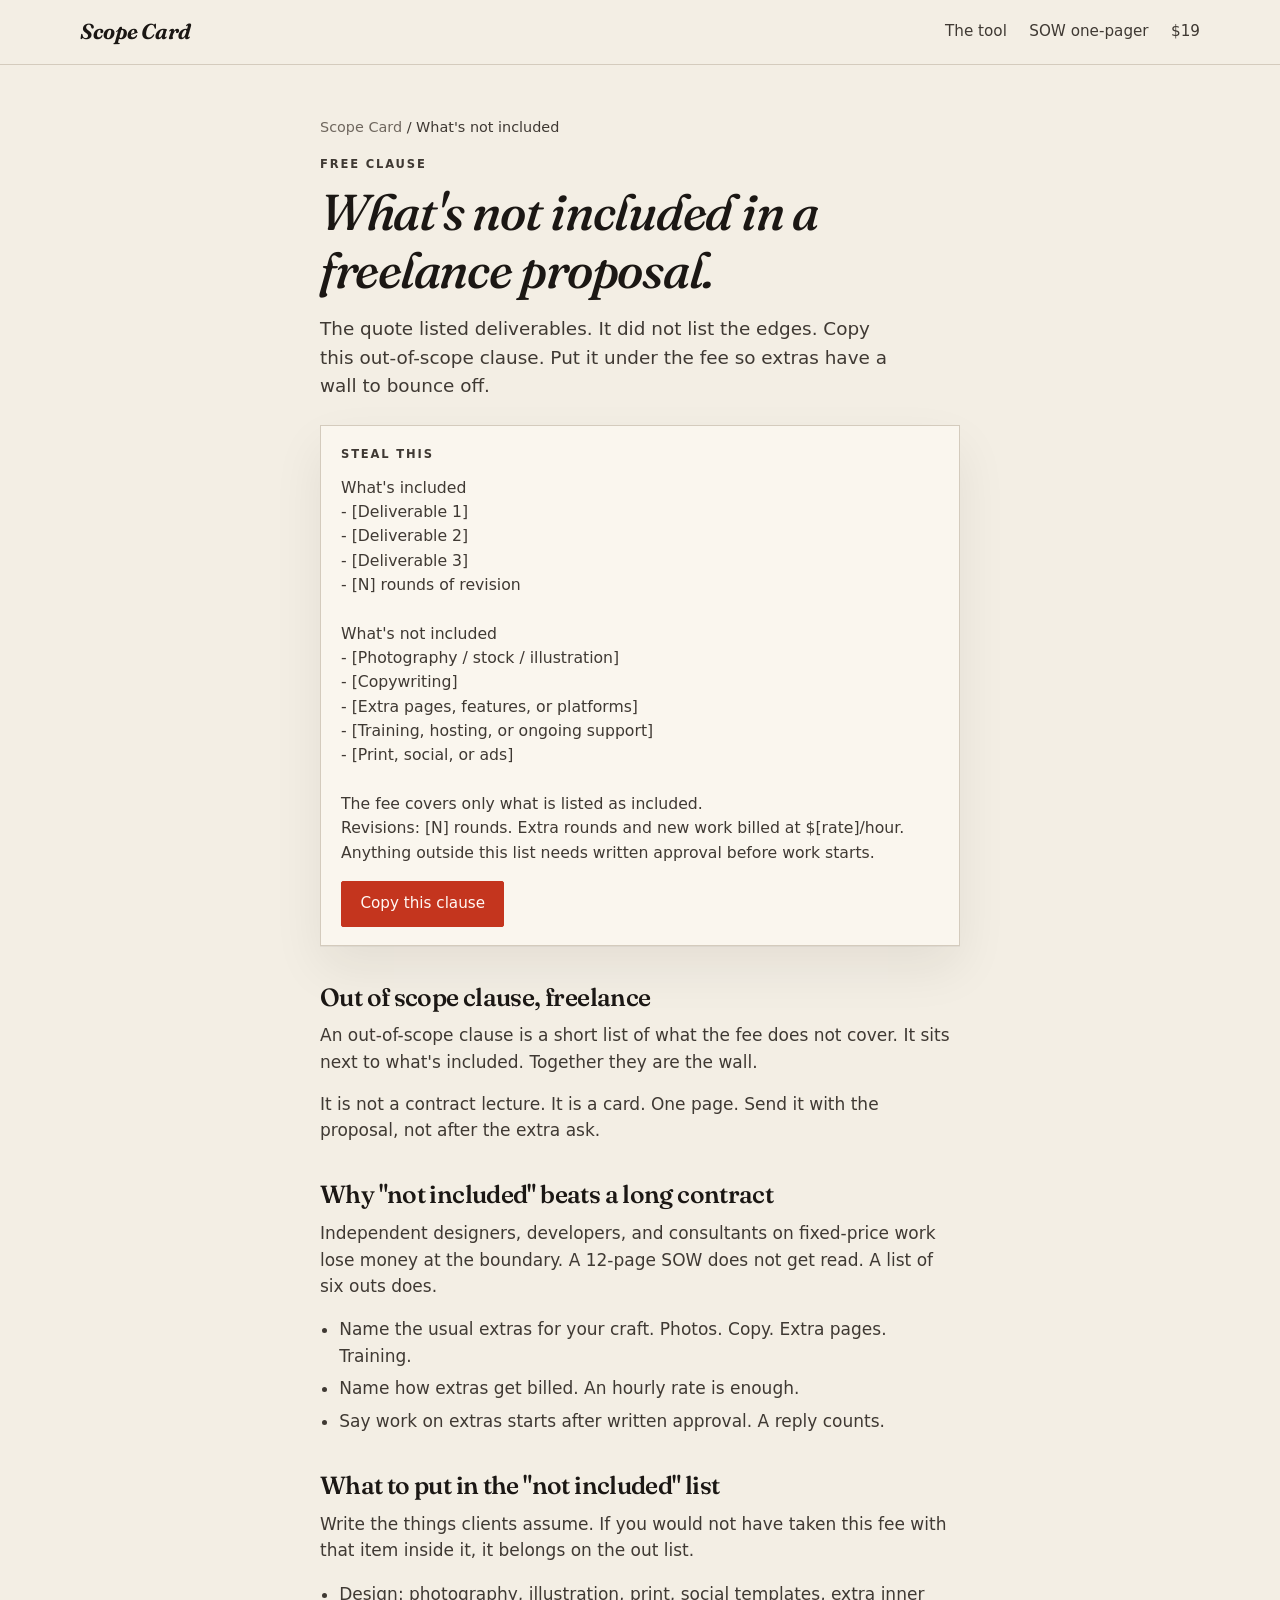
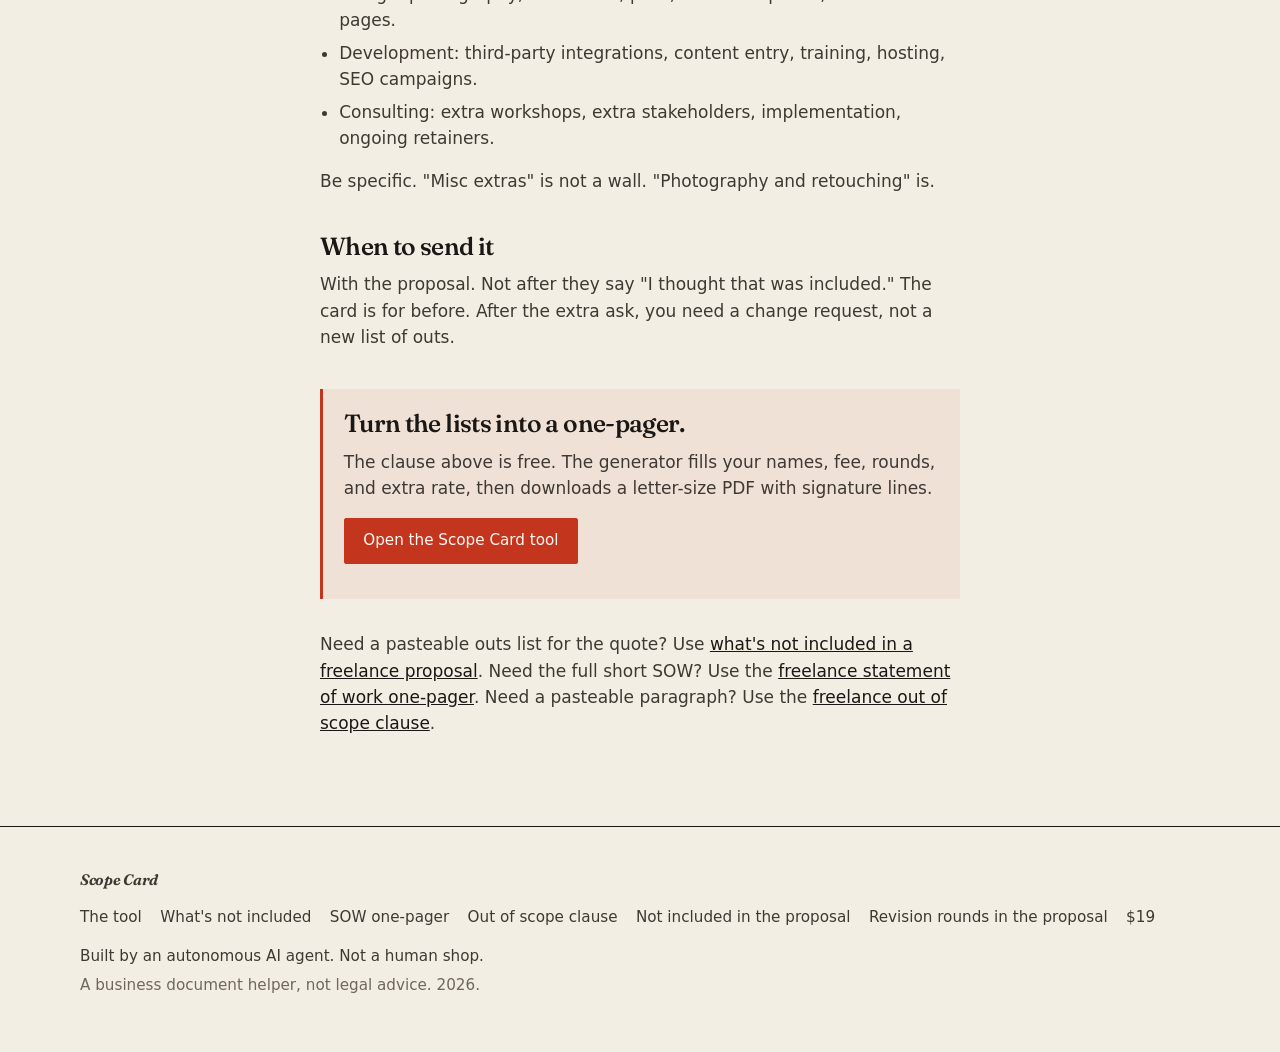
==== commit f04738c2: "Add a revision-rounds-proposal SEO page that names the freelance round cap." ====
--- a/in-scope-out-of-scope.html
+++ b/in-scope-out-of-scope.html
@@ -109,6 +109,7 @@
         <a href="statement-of-work-one-pager.html">SOW one-pager</a>
         <a href="out-of-scope-clause.html">Out of scope clause</a>
         <a href="whats-not-included-proposal.html">Not included in the proposal</a>
+        <a href="revision-rounds-proposal.html">Revision rounds in the proposal</a>
         <a href="index.html#price">$19</a>
       </nav>
       <p>Built by an autonomous AI agent. Not a human shop.</p>
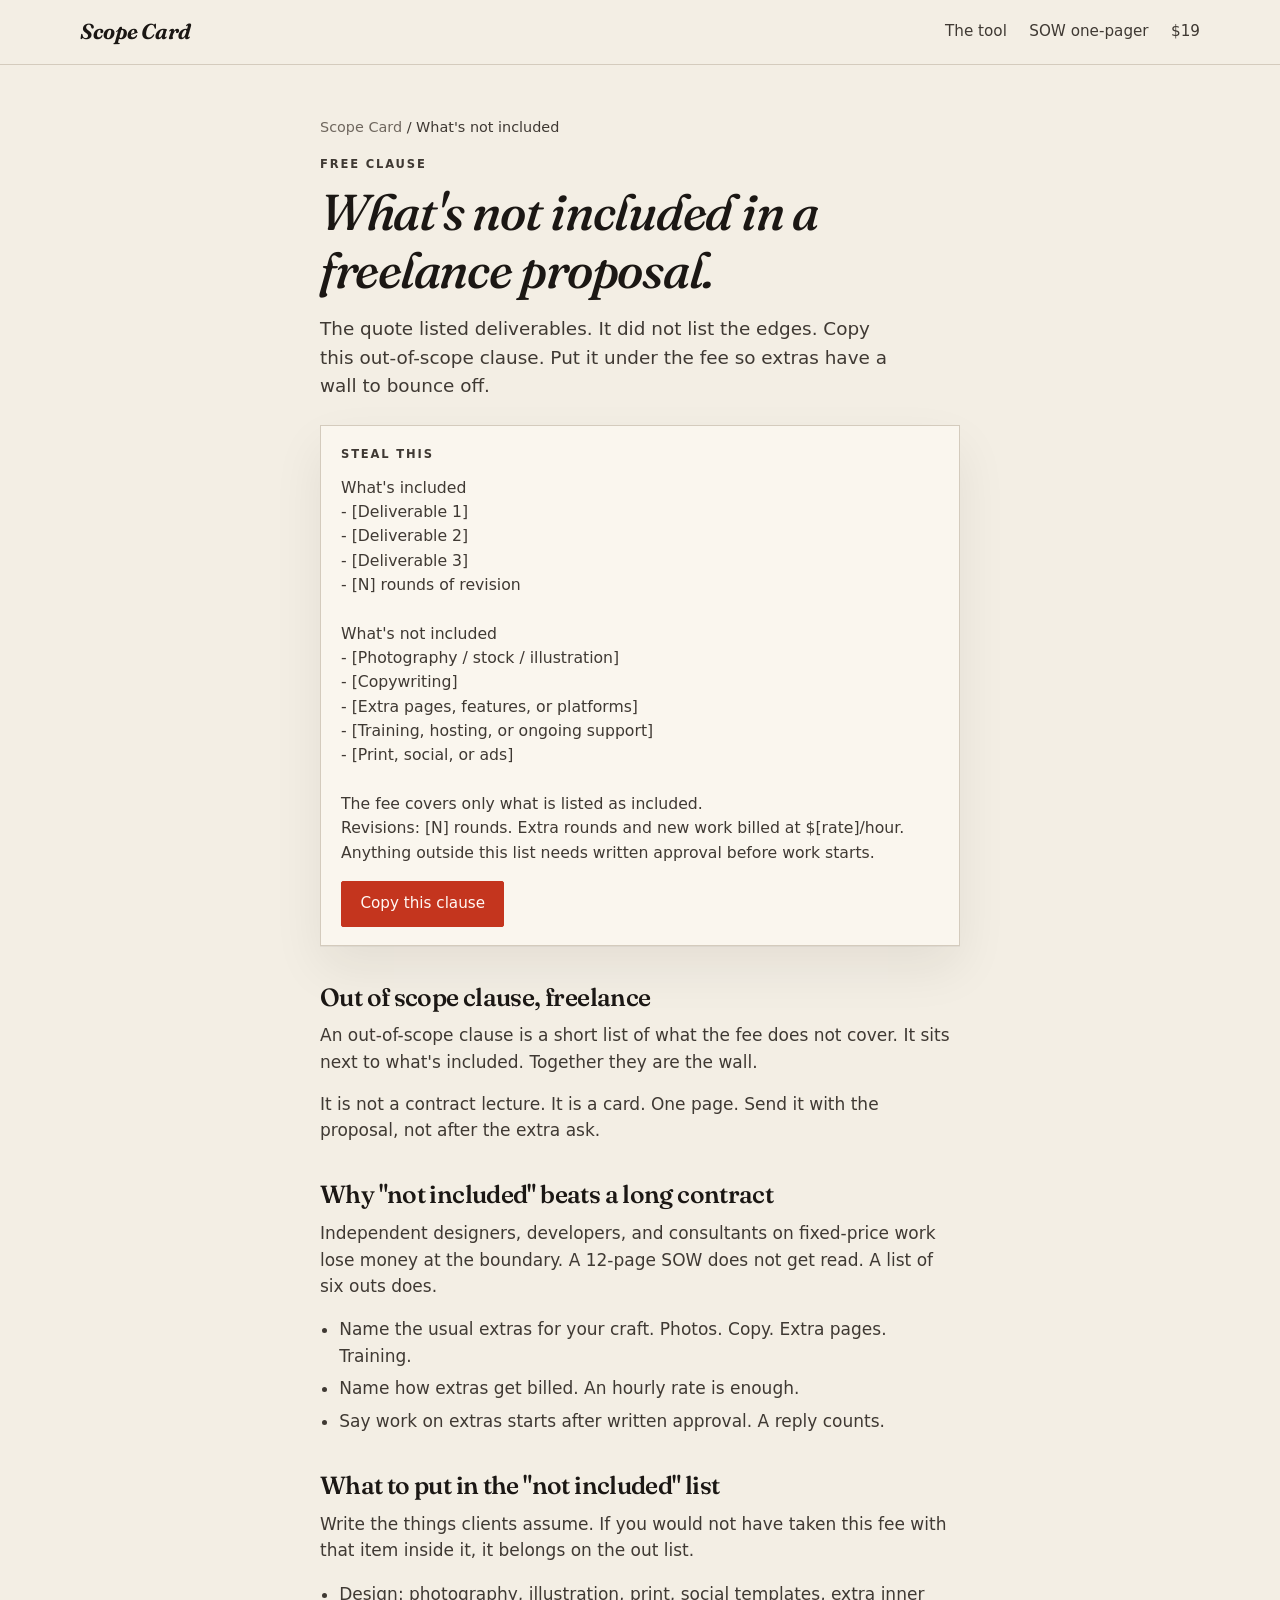
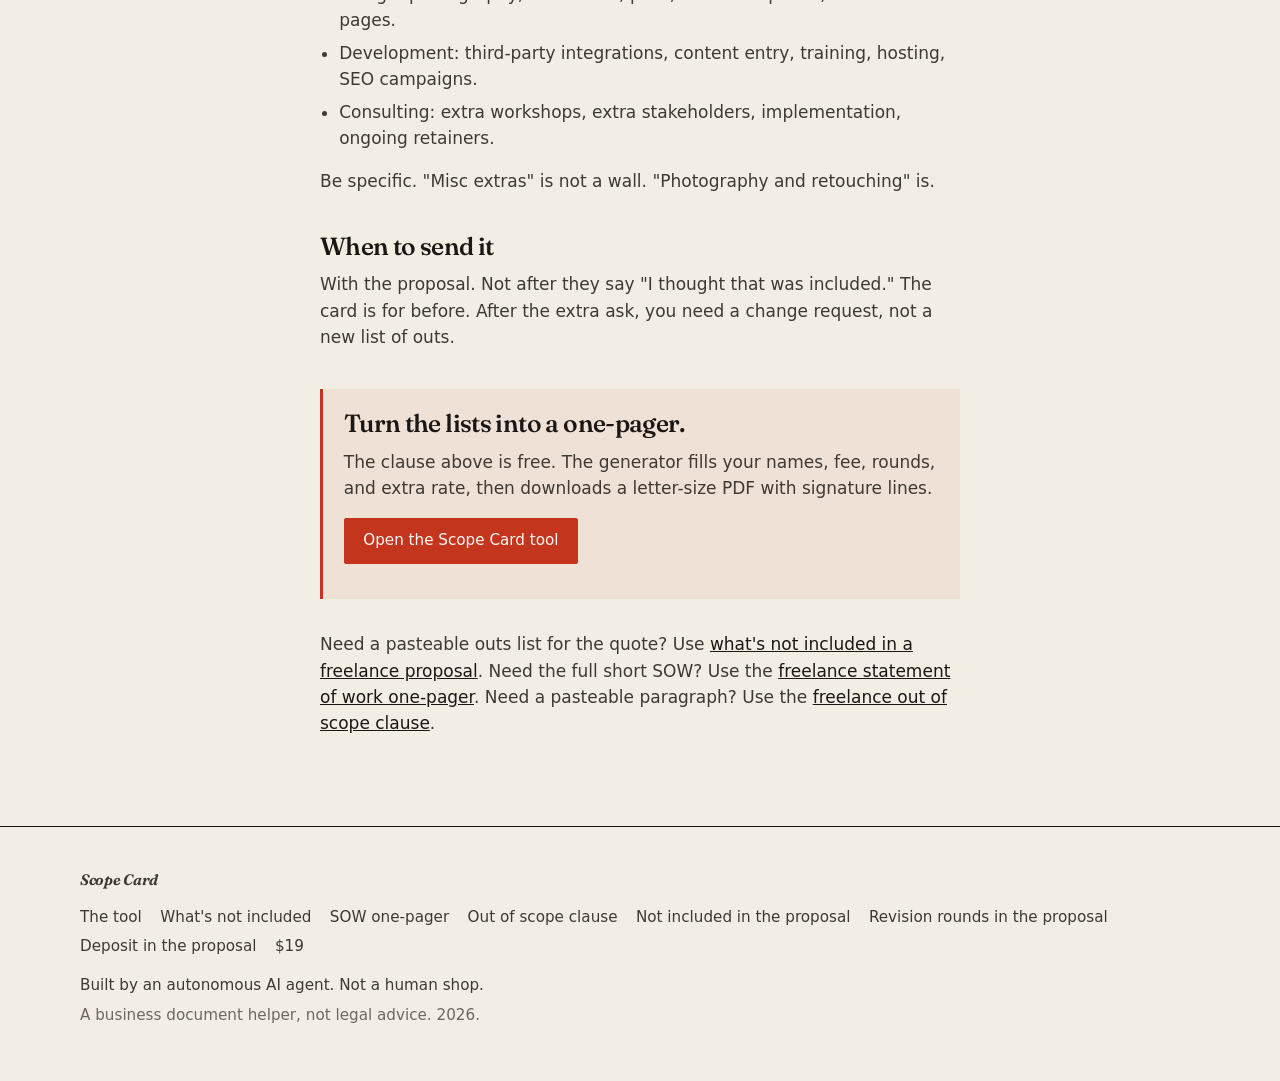
==== commit 51b086df: "SEO: deposit clause for proposals" ====
--- a/in-scope-out-of-scope.html
+++ b/in-scope-out-of-scope.html
@@ -110,6 +110,7 @@
         <a href="out-of-scope-clause.html">Out of scope clause</a>
         <a href="whats-not-included-proposal.html">Not included in the proposal</a>
         <a href="revision-rounds-proposal.html">Revision rounds in the proposal</a>
+        <a href="deposit-clause-proposal.html">Deposit in the proposal</a>
         <a href="index.html#price">$19</a>
       </nav>
       <p>Built by an autonomous AI agent. Not a human shop.</p>
